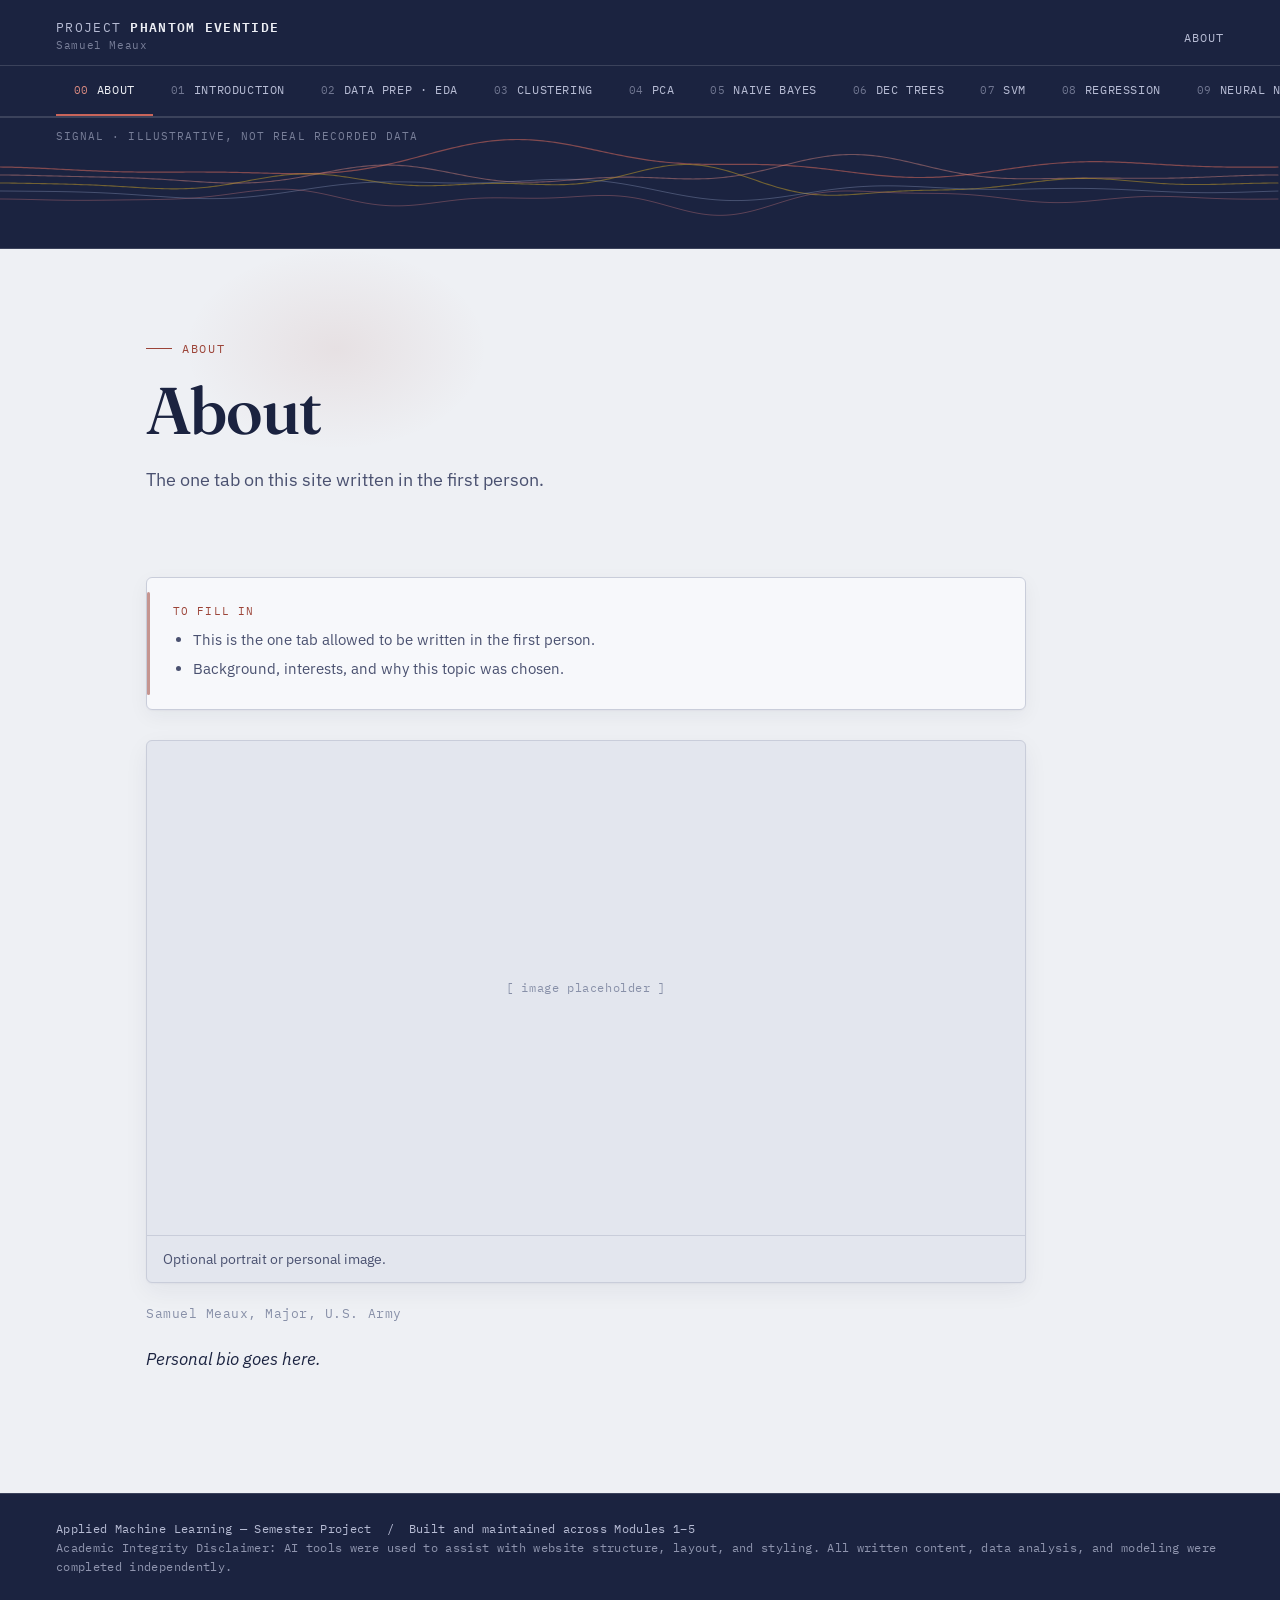
==== about.html @ 566f34ea "Add files via upload" ====
<!DOCTYPE html>
<html lang="en">
<head>
<meta charset="UTF-8">
<meta name="viewport" content="width=device-width, initial-scale=1.0">
<title>About — Phantom Eventide</title>
<link rel="preconnect" href="https://fonts.googleapis.com">
<link href="https://fonts.googleapis.com/css2?family=Fraunces:opsz,wght@9..144,400;9..144,560;9..144,620&family=IBM+Plex+Sans:wght@400;500;600&family=IBM+Plex+Mono:wght@400;500&display=swap" rel="stylesheet">
<link rel="stylesheet" href="style.css">
</head>
<body>

<header class="topbar">
  <a class="wordmark" href="index.html">
    <span class="wm-title">Project <b>Phantom Eventide</b></span>
    <span class="wm-name">Samuel Meaux</span>
  </a>
  <nav>
    <a href="about.html">About</a>
  </nav>
</header>

<div class="rail-wrap">
  <nav class="rail">
      <a class="rail-item active" href="about.html"><span class="n">00</span><span class="t">About</span></a>
      <a class="rail-item" href="index.html"><span class="n">01</span><span class="t">Introduction</span></a>
      <a class="rail-item" href="dataprep.html"><span class="n">02</span><span class="t">Data Prep&nbsp;&middot;&nbsp;EDA</span></a>
      <a class="rail-item" href="clustering.html"><span class="n">03</span><span class="t">Clustering</span></a>
      <a class="rail-item" href="pca.html"><span class="n">04</span><span class="t">PCA</span></a>
      <a class="rail-item" href="naivebayes.html"><span class="n">05</span><span class="t">Naive Bayes</span></a>
      <a class="rail-item" href="dectrees.html"><span class="n">06</span><span class="t">Dec Trees</span></a>
      <a class="rail-item" href="svms.html"><span class="n">07</span><span class="t">SVM</span></a>
      <a class="rail-item" href="regression.html"><span class="n">08</span><span class="t">Regression</span></a>
      <a class="rail-item" href="nn.html"><span class="n">09</span><span class="t">Neural Nets</span></a>
      <a class="rail-item" href="conclusions.html"><span class="n">10</span><span class="t">Conclusions</span></a>
  </nav>
</div>

<div class="wave-strip">
  <span class="wave-label">Signal &middot; illustrative, not real recorded data</span>
  <canvas id="brainwave" aria-hidden="true"></canvas>
</div>


<section class="hero">
  <div class="eyebrow">About</div>
  <h1>About</h1>
  <p class="sub">The one tab on this site written in the first person.</p>
</section>

<main class="shell">

<div class="prose">
  <div class="tk">
  <span class="tk-label">To fill in</span>
  <ul>
<li>This is the one tab allowed to be written in the first person.</li>
<li>Background, interests, and why this topic was chosen.</li>
  </ul>
</div>
  <figure class="figure">
  <div class="ph">[ image placeholder ]</div>
  <figcaption>Optional portrait or personal image.</figcaption>
</figure>
  <p class="byline">Samuel Meaux, Major, U.S. Army</p>
  <p><em>Personal bio goes here.</em></p>
</div>

</main>

<footer>
  Applied Machine Learning &mdash; Semester Project &nbsp;/&nbsp; Built and maintained across Modules 1&ndash;5<br>
  <span style="opacity:.75">Academic Integrity Disclaimer: AI tools were used to assist with website structure, layout, and styling. All written content, data analysis, and modeling were completed independently.</span>
</footer>

<script>
(function(){
  var canvas = document.getElementById('brainwave');
  if(!canvas) return;
  var ctx = canvas.getContext('2d');
  var reduceMotion = window.matchMedia('(prefers-reduced-motion: reduce)').matches;
  var dpr = Math.min(window.devicePixelRatio || 1, 2);
  var w, h, t = 0;

  function resize(){
    var rect = canvas.getBoundingClientRect();
    w = rect.width;
    h = rect.height;
    canvas.width = Math.round(w * dpr);
    canvas.height = Math.round(h * dpr);
    ctx.setTransform(dpr,0,0,dpr,0,0);
  }
  window.addEventListener('resize', resize);
  window.addEventListener('load', resize);
  if(window.ResizeObserver){
    new ResizeObserver(resize).observe(canvas);
  }
  resize();

  // continuous traveling-wave function — never repeats/tiles, so no seam
  function channelY(x, time, opts){
    var v = 0;
    v += Math.sin(x*opts.f1 - time*opts.s1) * opts.a1;
    v += Math.sin(x*opts.f2 - time*opts.s2 + opts.p2) * opts.a2;
    v += Math.sin(x*opts.f3 - time*opts.s3 + opts.p3) * opts.a3;
    return v;
  }

  // envelope tapers amplitude to ~0 at both edges, so every line
  // converges toward a flat point left and right — like a live signal
  // bundle that only "reads" in the middle of the strip
  function envelope(x){
    var u = x / w;
    return Math.pow(Math.sin(Math.PI * u), 1.15);
  }

  var channels = [
    { f1:0.0095, s1:0.040, a1:15, f2:0.021, s2:0.024, a2:7,  f3:0.0045, s3:0.062, a3:9,  p2:0.6,  p3:2.1, baseOff:-16, color:'#C9645A', width:1.2, opacity:0.60 },
    { f1:0.0130, s1:0.052, a1:12, f2:0.026, s2:0.033, a2:6,  f3:0.0060, s3:0.078, a3:7,  p2:1.4,  p3:0.4, baseOff:-8,  color:'#D98A80', width:1.1, opacity:0.46 },
    { f1:0.0165, s1:0.061, a1:11, f2:0.031, s2:0.041, a2:5,  f3:0.0075, s3:0.090, a3:6,  p2:2.2,  p3:1.1, baseOff:0,   color:'#C9A227', width:1.1, opacity:0.50 },
    { f1:0.0110, s1:0.047, a1:10, f2:0.024, s2:0.029, a2:5,  f3:0.0052, s3:0.070, a3:6,  p2:3.0,  p3:1.8, baseOff:8,   color:'#8A97B8', width:1.0, opacity:0.40 },
    { f1:0.0200, s1:0.070, a1:9,  f2:0.036, s2:0.050, a2:4,  f3:0.0090, s3:0.100, a3:5,  p2:0.9,  p3:2.6, baseOff:16,  color:'#B76E76', width:1.0, opacity:0.42 }
  ];

  function drawChannel(opts){
    ctx.beginPath();
    ctx.strokeStyle = opts.color;
    ctx.globalAlpha = opts.opacity;
    ctx.lineWidth = opts.width;
    ctx.lineJoin = 'round';
    ctx.lineCap = 'round';
    var baseY = h * 0.5 + opts.baseOff;
    var step = 3;
    for(var x = 0; x <= w; x += step){
      var y = baseY + channelY(x, t, opts) * envelope(x);
      if(x === 0) ctx.moveTo(x, y);
      else ctx.lineTo(x, y);
    }
    ctx.stroke();
  }

  function frame(){
    ctx.clearRect(0,0,w,h);
    for(var i = 0; i < channels.length; i++) drawChannel(channels[i]);
    t += 0.06;
    if(!reduceMotion) requestAnimationFrame(frame);
  }

  frame();
})();
</script>
</body>
</html>
---- style.css ----
/* ============================================================
   TOKENS
   ============================================================ */
:root{
  /* moonlit page — where long-form text lives, kept light for readability */
  --paper: #EEF0F4;
  --paper-alt: #E3E6EE;
  --card: #F7F8FB;
  --ink: #1B2340;
  --ink-soft: #4A5170;
  --ink-faint: #8890A8;
  --line: #C9CDDA;
  --line-soft: #DEE1E8;

  /* accents — brick red (primary) + muted gold (secondary) */
  --brass: #9C4438;
  --brass-soft: rgba(156,68,56,0.10);
  --steel: #A6841F;
  --steel-soft: rgba(166,132,31,0.14);

  /* night — deep indigo frame around the top nav and footer */
  --night: #1B2340;
  --night-ink: #EDEFF5;
  --night-ink-soft: #B7BCD4;
  --night-line: rgba(255,255,255,0.14);

  --max: 880px;
}

*{box-sizing:border-box;}
html{scroll-behavior:smooth;}
body{
  margin:0;
  background:var(--paper);
  color:var(--ink);
  font-family:"IBM Plex Sans", -apple-system, sans-serif;
  font-size:17px;
  line-height:1.65;
}

a{color:var(--steel);}
a:hover{color:var(--brass);}

::selection{background:var(--brass-soft); color:var(--ink);}

/* ============================================================
   BRAINWAVE STRIP  (Introduction page signature element)
   ============================================================ */
.wave-strip{
  width:100%;
  background:var(--night);
  border-top:1px solid var(--night-line);
  border-bottom:1px solid var(--night-line);
  position:relative;
}
.wave-strip canvas{
  display:block;
  width:100%;
  height:130px;
}
.wave-label{
  position:absolute;
  top:10px;
  left:clamp(20px,5vw,56px);
  font-family:"IBM Plex Mono", monospace;
  font-size:10.5px;
  letter-spacing:0.1em;
  text-transform:uppercase;
  color:var(--night-ink-soft);
  opacity:.6;
  z-index:2;
}


.topbar{
  display:flex;
  align-items:center;
  justify-content:space-between;
  padding:20px clamp(20px, 5vw, 56px) 14px;
  background:var(--night);
  border-bottom:1px solid var(--night-line);
}
.wordmark{
  display:flex;
  flex-direction:column;
  gap:3px;
  text-decoration:none;
  line-height:1.2;
}
.wordmark .wm-title{
  font-family:"IBM Plex Mono", monospace;
  font-size:13px;
  letter-spacing:0.1em;
  text-transform:uppercase;
  color:var(--night-ink-soft);
}
.wordmark .wm-title b{color:var(--night-ink); font-weight:600;}
.wordmark .wm-name{
  font-family:"IBM Plex Mono", monospace;
  font-size:10.5px;
  letter-spacing:0.06em;
  color:var(--night-ink-soft);
  opacity:.6;
}
.topbar nav a{
  font-family:"IBM Plex Mono", monospace;
  font-size:12px;
  letter-spacing:0.08em;
  text-transform:uppercase;
  text-decoration:none;
  color:var(--night-ink-soft);
  margin-left:22px;
}
.topbar nav a:hover, .topbar nav a.active{color:#D98A80;}

/* ============================================================
   MISSION RAIL  (signature element — sequential tab navigation)
   ============================================================ */
.rail-wrap{
  background:var(--night);
  border-bottom:1px solid var(--night-line);
  overflow-x:auto;
}
.rail{
  display:flex;
  min-width:max-content;
  padding:0 clamp(20px, 5vw, 56px);
}
.rail a{
  display:flex;
  align-items:baseline;
  gap:8px;
  padding:14px 18px;
  text-decoration:none;
  border-bottom:2px solid transparent;
  white-space:nowrap;
  transition:border-color .15s ease;
}
.rail .n{
  font-family:"IBM Plex Mono", monospace;
  font-size:11px;
  color:var(--night-ink-soft);
  opacity:.55;
  letter-spacing:0.04em;
}
.rail .t{
  font-family:"IBM Plex Mono", monospace;
  font-size:12px;
  letter-spacing:0.05em;
  text-transform:uppercase;
  color:var(--night-ink-soft);
}
.rail a:hover{border-bottom-color:var(--night-line);}
.rail a.active{border-bottom-color:#C9645A;}
.rail a.active .n{color:#D98A80; opacity:1;}
.rail a.active .t{color:var(--night-ink);}

/* ============================================================
   HERO
   ============================================================ */
.hero{
  padding:clamp(48px,7vw,96px) clamp(20px,5vw,56px) clamp(28px,4vw,44px);
  max-width:1100px;
  margin:0 auto;
  position:relative;
}
.hero::before{
  content:"";
  position:absolute;
  top:-40px; left:clamp(0px,4vw,36px);
  width:420px; height:280px;
  background:radial-gradient(closest-side, rgba(156,68,56,0.09), transparent 72%);
  pointer-events:none;
  z-index:-1;
}
.hero .eyebrow{
  font-family:"IBM Plex Mono", monospace;
  font-size:12px;
  letter-spacing:0.14em;
  text-transform:uppercase;
  color:var(--brass);
  display:flex;
  align-items:center;
  gap:10px;
  margin-bottom:18px;
}
.hero .eyebrow::before{
  content:"";
  width:26px; height:1px;
  background:var(--brass);
  display:inline-block;
}
.hero h1{
  font-family:"Fraunces", serif;
  font-optical-sizing:auto;
  font-weight:560;
  font-size:clamp(38px, 5.6vw, 66px);
  line-height:1.04;
  letter-spacing:-0.015em;
  margin:0 0 20px;
  max-width:16ch;
  text-shadow:0 1px 0 rgba(255,255,255,0.4);
}
.hero .sub{
  font-size:18px;
  color:var(--ink-soft);
  max-width:62ch;
  margin:0 0 18px;
}
.hero .name-note{
  font-size:14px;
  color:var(--ink-faint);
  max-width:58ch;
  margin:0;
  padding-top:14px;
  border-top:1px solid var(--line-soft);
}
.hero .name-note em{
  color:var(--brass);
  font-style:normal;
}

/* ============================================================
   STAT STRIP  (hero support — real numbers, not decoration)
   ============================================================ */
.stat-strip{
  display:flex;
  flex-wrap:wrap;
  gap:clamp(28px,6vw,64px);
  max-width:1100px;
  margin:0 auto;
  padding:8px clamp(20px,5vw,56px) 40px;
}
.stat{
  display:flex;
  flex-direction:column;
  gap:2px;
}
.stat .num{
  font-family:"Fraunces", serif;
  font-weight:560;
  font-size:34px;
  color:var(--brass);
  line-height:1;
}
.stat .label{
  font-family:"IBM Plex Mono", monospace;
  font-size:11px;
  letter-spacing:0.08em;
  text-transform:uppercase;
  color:var(--ink-faint);
}

/* ============================================================
   FULL-BLEED BAND  (breaks up long flat scroll)
   ============================================================ */
.band{
  background:var(--paper-alt);
  border-top:1px solid var(--line-soft);
  border-bottom:1px solid var(--line-soft);
  margin:56px 0;
  padding:44px clamp(20px,5vw,56px);
}
.band .prose{max-width:var(--max); margin:0 auto; padding:0 0;}


.shell{
  padding:0 clamp(20px,5vw,56px) 100px;
  max-width:1100px;
  margin:0 auto;
}
.prose{max-width:var(--max);}
.prose p{margin:0 0 20px;}
.prose h2{
  font-family:"Fraunces", serif;
  font-weight:560;
  font-size:26px;
  margin:44px 0 16px;
}

/* ============================================================
   PLACEHOLDER CARDS  (to be replaced with real content)
   ============================================================ */
.tk{
  border:1px solid var(--line);
  background:var(--card);
  border-radius:6px;
  padding:24px 26px;
  margin:20px 0 30px;
  box-shadow:0 1px 2px rgba(27,35,64,0.04), 0 6px 20px rgba(27,35,64,0.05);
  position:relative;
}
.tk::before{
  content:"";
  position:absolute;
  left:0; top:14px; bottom:14px;
  width:3px;
  border-radius:2px;
  background:var(--brass);
  opacity:.55;
}
.tk .tk-label{
  font-family:"IBM Plex Mono", monospace;
  font-size:11px;
  letter-spacing:0.1em;
  text-transform:uppercase;
  color:var(--brass);
  margin-bottom:8px;
  display:block;
}
.tk p{color:var(--ink-soft); margin:0 0 8px; font-size:15px;}
.tk ul{margin:6px 0 0; padding-left:20px; color:var(--ink-soft); font-size:15px;}
.tk ul li{margin-bottom:4px;}

/* ============================================================
   METHOD-TAB SECTIONS  (Overview / Data / Code / Results)
   ============================================================ */
.method-section{
  margin-bottom:8px;
  padding-top:34px;
  border-top:1px solid var(--line-soft);
}
.method-section:first-of-type{border-top:none;}
.method-section .tag{
  font-family:"IBM Plex Mono", monospace;
  font-size:11px;
  letter-spacing:0.12em;
  text-transform:uppercase;
  color:var(--steel);
  background:var(--steel-soft);
  border:1px solid rgba(166,132,31,0.22);
  padding:5px 12px;
  border-radius:20px;
  display:inline-block;
  margin-bottom:14px;
}

/* ============================================================
   IMAGE / FIGURE PLACEHOLDERS
   ============================================================ */
.figure{
  border:1px solid var(--line);
  background:var(--paper-alt);
  border-radius:6px;
  padding:0;
  margin:20px 0;
  overflow:hidden;
  box-shadow:0 1px 2px rgba(27,35,64,0.04), 0 8px 24px rgba(27,35,64,0.06);
  transition:box-shadow .18s ease, transform .18s ease;
}
.figure:hover{
  box-shadow:0 2px 4px rgba(27,35,64,0.06), 0 14px 32px rgba(27,35,64,0.09);
  transform:translateY(-1px);
}
.figure .ph{
  aspect-ratio: 16/9;
  display:flex;
  align-items:center;
  justify-content:center;
  font-family:"IBM Plex Mono", monospace;
  font-size:12px;
  color:var(--ink-faint);
  letter-spacing:0.05em;
}
.figure figcaption{
  padding:12px 16px;
  font-size:13.5px;
  color:var(--ink-soft);
  border-top:1px solid var(--line);
}
.figure-grid{
  display:grid;
  grid-template-columns:repeat(auto-fit, minmax(220px,1fr));
  gap:16px;
  margin:20px 0;
}
.figure-grid .figure{margin:0;}
.figure-grid .ph{aspect-ratio:4/3;}

/* ============================================================
   QUESTION LIST (Introduction tab)
   ============================================================ */
.qlist{
  list-style:none;
  counter-reset:q;
  margin:0; padding:0;
}
.qlist li{
  counter-increment:q;
  display:flex;
  gap:14px;
  padding:14px 0;
  border-bottom:1px solid var(--line-soft);
}
.qlist li::before{
  content:counter(q, decimal-leading-zero);
  font-family:"IBM Plex Mono", monospace;
  font-size:13px;
  color:var(--brass);
  flex-shrink:0;
  padding-top:2px;
}

.byline{
  font-family:"IBM Plex Mono", monospace;
  font-size:13px;
  letter-spacing:0.04em;
  color:var(--ink-faint);
  margin:0 0 24px;
}

/* ============================================================
   LINK ROW (raw / clean data, code links)
   ============================================================ */
.linkrow{
  display:flex;
  flex-wrap:wrap;
  gap:10px;
  margin:16px 0 6px;
}
.linkrow a{
  font-family:"IBM Plex Mono", monospace;
  font-size:12.5px;
  text-decoration:none;
  border:1px solid var(--line);
  padding:9px 15px;
  border-radius:20px;
  color:var(--ink-soft);
  background:var(--card);
  transition:border-color .15s ease, color .15s ease, background .15s ease;
}
.linkrow a:hover{border-color:var(--brass); color:var(--brass);}

/* ============================================================
   FOOTER
   ============================================================ */
footer{
  background:var(--night);
  border-top:1px solid var(--night-line);
  padding:26px clamp(20px,5vw,56px);
  font-family:"IBM Plex Mono", monospace;
  font-size:11.5px;
  color:var(--night-ink-soft);
  letter-spacing:0.03em;
}

@media (max-width:640px){
  .topbar{flex-direction:column; align-items:flex-start; gap:10px;}
  .topbar nav a{margin-left:0; margin-right:18px;}
}
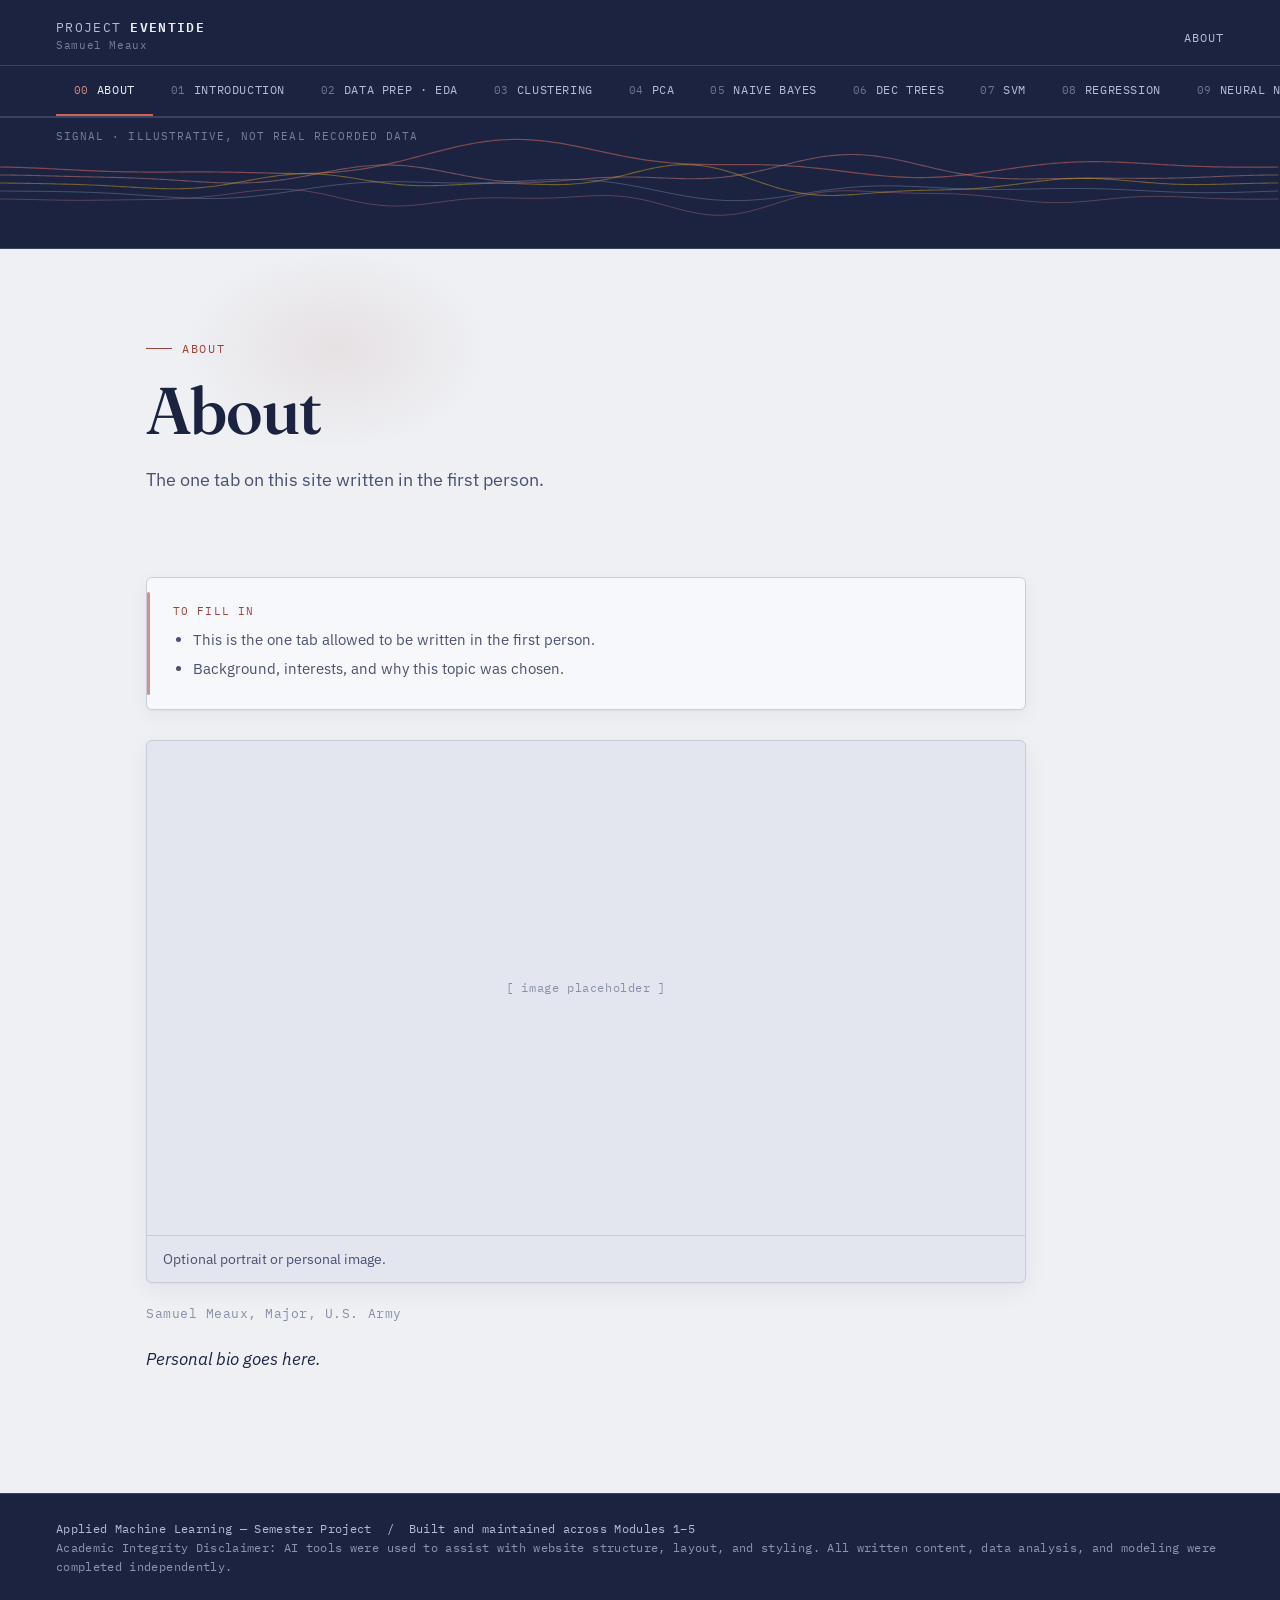
==== commit 5b393c4e: "D: Intoduction Paragraphs and minor styling updates" ====
--- a/about.html
+++ b/about.html
@@ -3,7 +3,7 @@
 <head>
 <meta charset="UTF-8">
 <meta name="viewport" content="width=device-width, initial-scale=1.0">
-<title>About — Phantom Eventide</title>
+<title>About — Eventide</title>
 <link rel="preconnect" href="https://fonts.googleapis.com">
 <link href="https://fonts.googleapis.com/css2?family=Fraunces:opsz,wght@9..144,400;9..144,560;9..144,620&family=IBM+Plex+Sans:wght@400;500;600&family=IBM+Plex+Mono:wght@400;500&display=swap" rel="stylesheet">
 <link rel="stylesheet" href="style.css">
@@ -12,7 +12,7 @@
 
 <header class="topbar">
   <a class="wordmark" href="index.html">
-    <span class="wm-title">Project <b>Phantom Eventide</b></span>
+    <span class="wm-title">Project <b>Eventide</b></span>
     <span class="wm-name">Samuel Meaux</span>
   </a>
   <nav>
--- a/style.css
+++ b/style.css
@@ -102,6 +102,11 @@
   color:var(--night-ink-soft);
   opacity:.6;
 }
+.wordmark:hover .wm-title,
+.wordmark:hover .wm-title b,
+.wordmark:hover .wm-name{
+  color:#D98A80;
+}
 .topbar nav a{
   font-family:"IBM Plex Mono", monospace;
   font-size:12px;
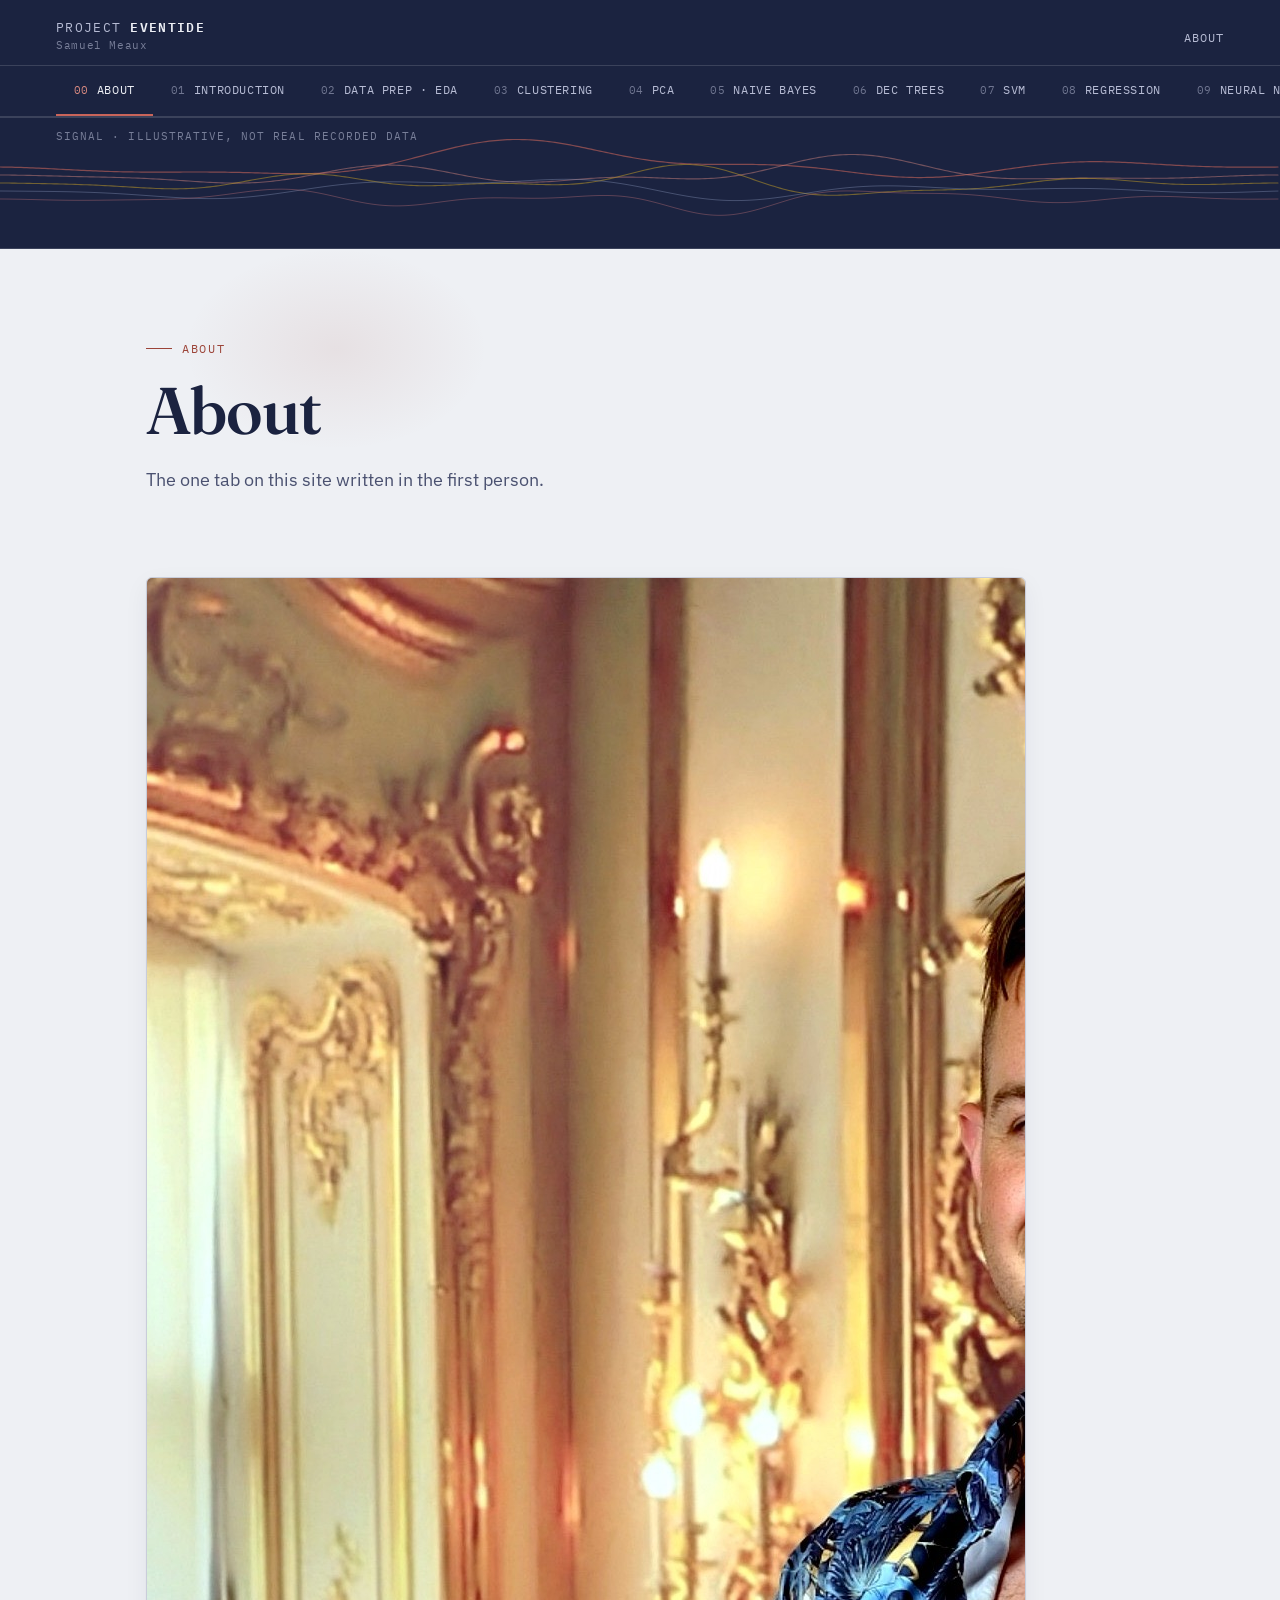
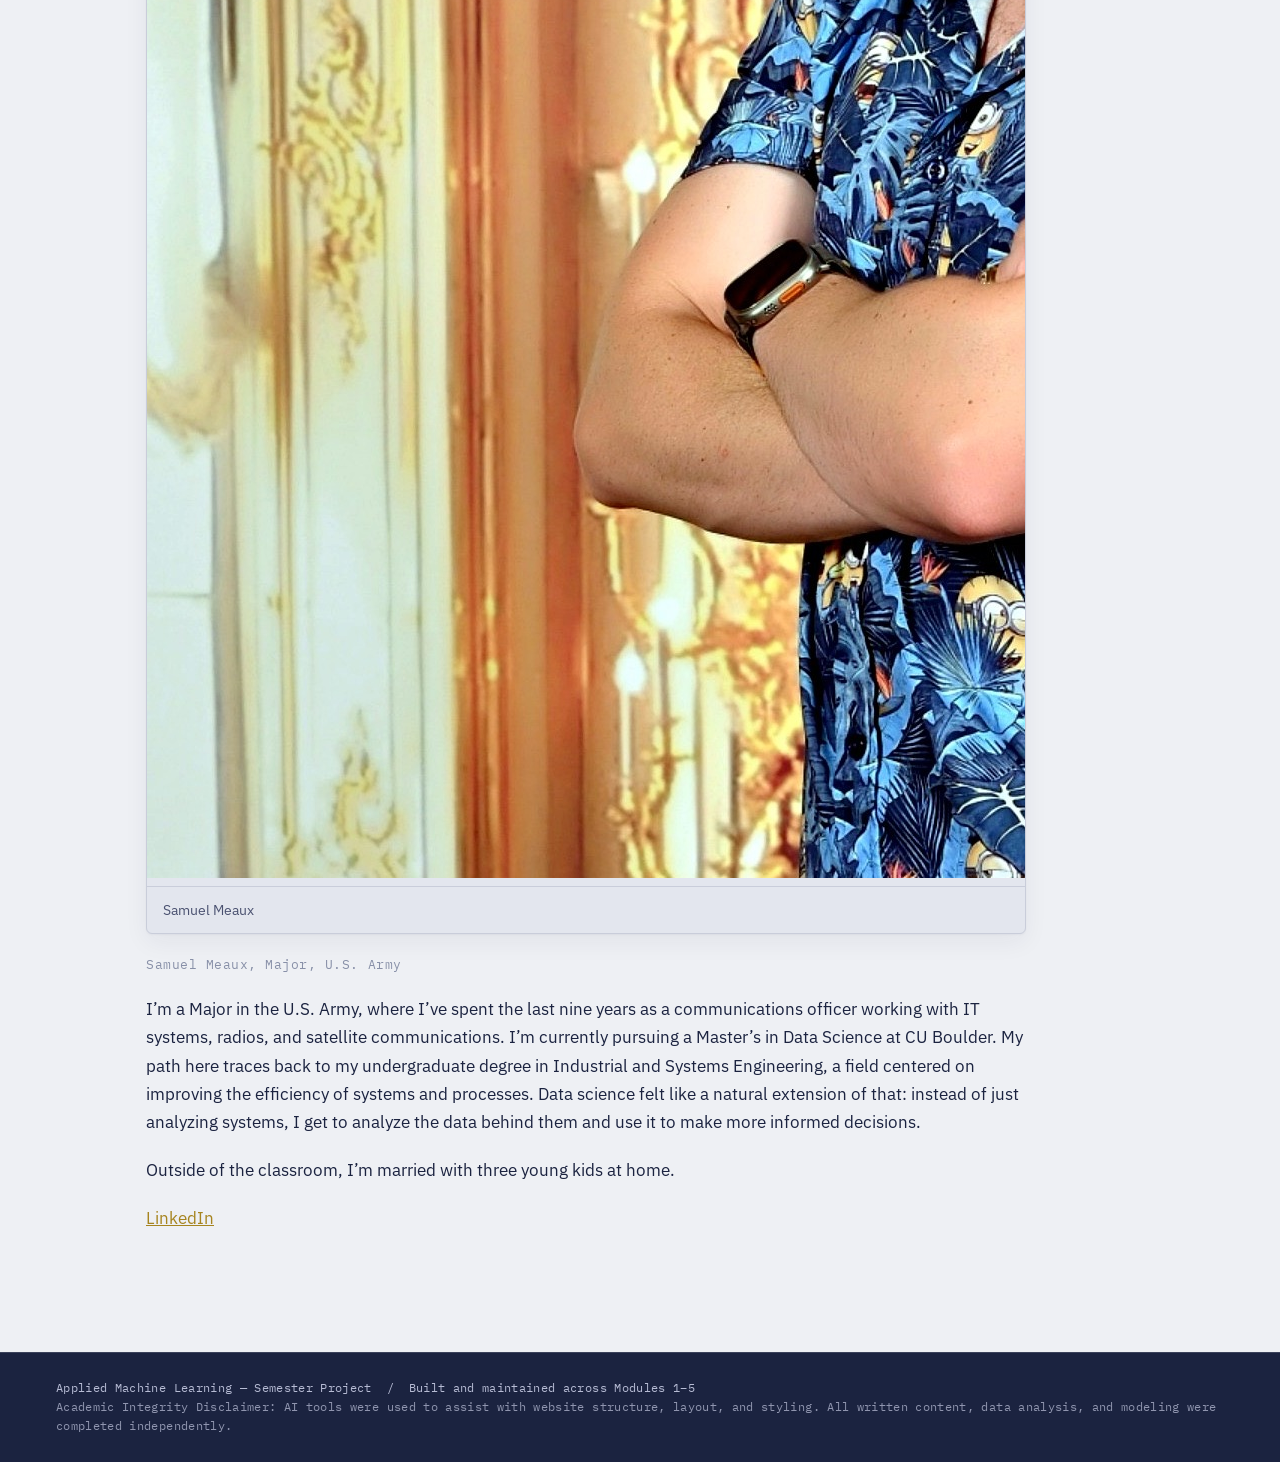
==== commit c3e24524: "D.3: Updated About section" ====
--- a/about.html
+++ b/about.html
@@ -51,19 +51,14 @@
 <main class="shell">
 
 <div class="prose">
-  <div class="tk">
-  <span class="tk-label">To fill in</span>
-  <ul>
-<li>This is the one tab allowed to be written in the first person.</li>
-<li>Background, interests, and why this topic was chosen.</li>
-  </ul>
-</div>
   <figure class="figure">
-  <div class="ph">[ image placeholder ]</div>
-  <figcaption>Optional portrait or personal image.</figcaption>
+  <img src="images/about/about-photo-square-zoom.jpeg" alt="Samuel Meaux">
+  <figcaption>Samuel Meaux</figcaption>
 </figure>
   <p class="byline">Samuel Meaux, Major, U.S. Army</p>
-  <p><em>Personal bio goes here.</em></p>
+  <p>I&rsquo;m a Major in the U.S. Army, where I&rsquo;ve spent the last nine years as a communications officer working with IT systems, radios, and satellite communications. I&rsquo;m currently pursuing a Master&rsquo;s in Data Science at CU Boulder. My path here traces back to my undergraduate degree in Industrial and Systems Engineering, a field centered on improving the efficiency of systems and processes. Data science felt like a natural extension of that: instead of just analyzing systems, I get to analyze the data behind them and use it to make more informed decisions.</p>
+  <p>Outside of the classroom, I&rsquo;m married with three young kids at home.</p>
+  <p><a href="https://www.linkedin.com/in/samuelmeaux/" target="_blank" rel="noopener">LinkedIn</a></p>
 </div>
 
 </main>
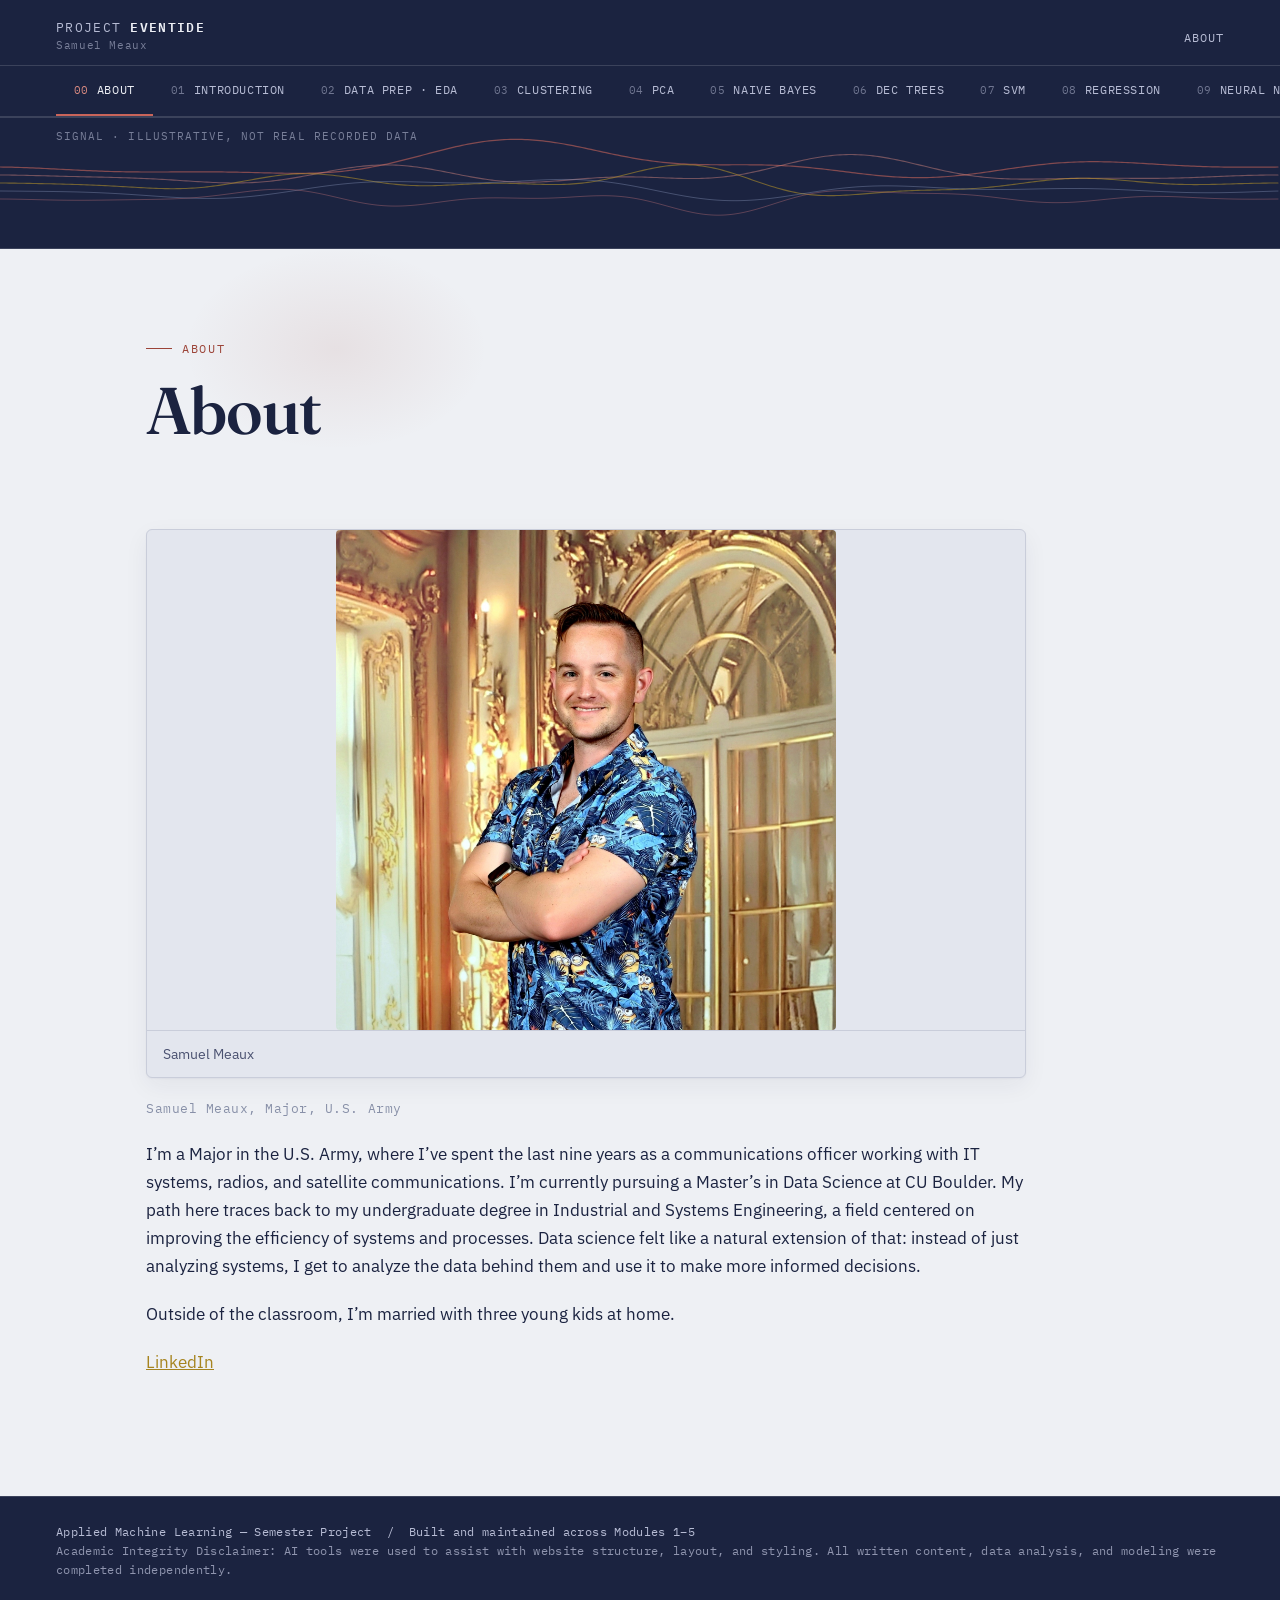
==== commit d143811a: "D.3.2: Updates" ====
--- a/about.html
+++ b/about.html
@@ -45,14 +45,13 @@
 <section class="hero">
   <div class="eyebrow">About</div>
   <h1>About</h1>
-  <p class="sub">The one tab on this site written in the first person.</p>
 </section>
 
 <main class="shell">
 
 <div class="prose">
   <figure class="figure">
-  <img src="images/about/about-photo-square-zoom.jpeg" alt="Samuel Meaux">
+  <img src="images/about/about-photo-square-zoom.jpeg" alt="Samuel Meaux" style="width:100%; max-width:500px; display:block; margin:0 auto; border-radius:4px;">
   <figcaption>Samuel Meaux</figcaption>
 </figure>
   <p class="byline">Samuel Meaux, Major, U.S. Army</p>
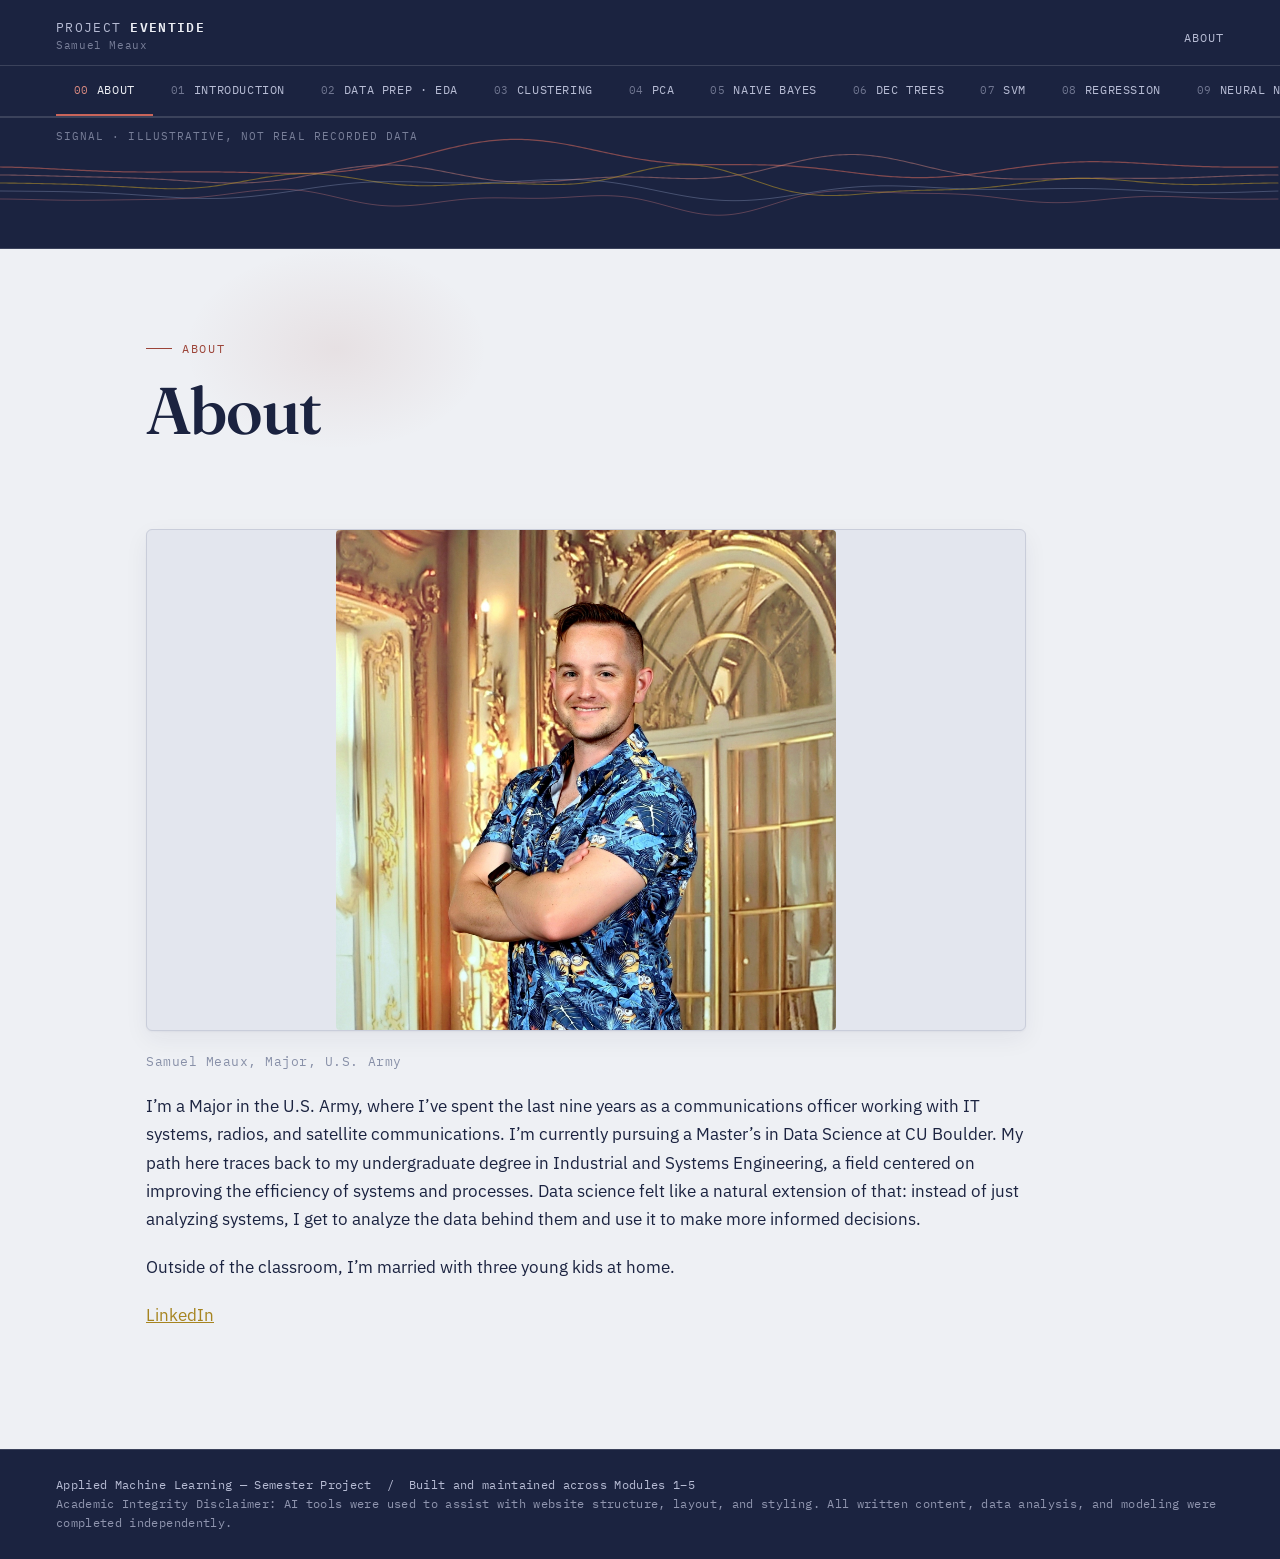
==== commit 5757bc1d: "D.3.3: More updates" ====
--- a/about.html
+++ b/about.html
@@ -52,7 +52,6 @@
 <div class="prose">
   <figure class="figure">
   <img src="images/about/about-photo-square-zoom.jpeg" alt="Samuel Meaux" style="width:100%; max-width:500px; display:block; margin:0 auto; border-radius:4px;">
-  <figcaption>Samuel Meaux</figcaption>
 </figure>
   <p class="byline">Samuel Meaux, Major, U.S. Army</p>
   <p>I&rsquo;m a Major in the U.S. Army, where I&rsquo;ve spent the last nine years as a communications officer working with IT systems, radios, and satellite communications. I&rsquo;m currently pursuing a Master&rsquo;s in Data Science at CU Boulder. My path here traces back to my undergraduate degree in Industrial and Systems Engineering, a field centered on improving the efficiency of systems and processes. Data science felt like a natural extension of that: instead of just analyzing systems, I get to analyze the data behind them and use it to make more informed decisions.</p>
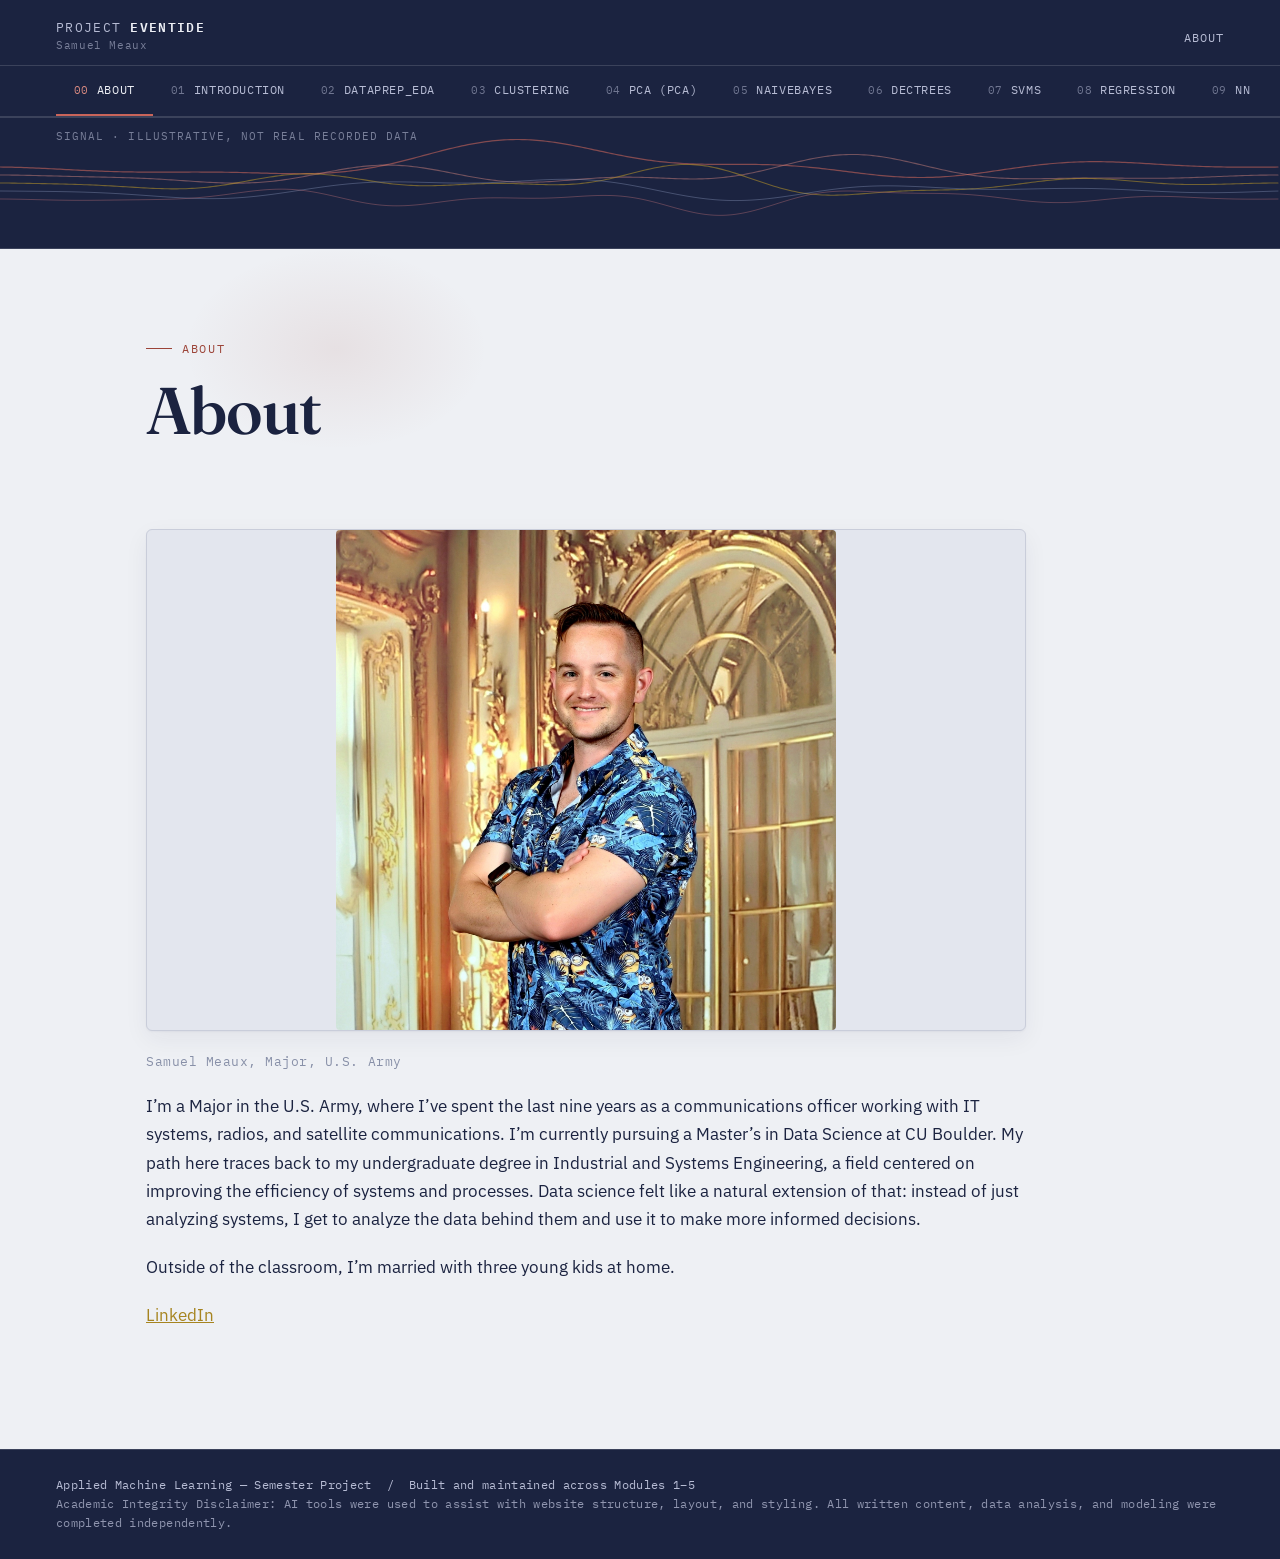
==== commit bbd53d79: "E.1: Commit again" ====
--- a/about.html
+++ b/about.html
@@ -24,14 +24,14 @@
   <nav class="rail">
       <a class="rail-item active" href="about.html"><span class="n">00</span><span class="t">About</span></a>
       <a class="rail-item" href="index.html"><span class="n">01</span><span class="t">Introduction</span></a>
-      <a class="rail-item" href="dataprep.html"><span class="n">02</span><span class="t">Data Prep&nbsp;&middot;&nbsp;EDA</span></a>
+      <a class="rail-item" href="dataprep.html"><span class="n">02</span><span class="t">DataPrep_EDA</span></a>
       <a class="rail-item" href="clustering.html"><span class="n">03</span><span class="t">Clustering</span></a>
-      <a class="rail-item" href="pca.html"><span class="n">04</span><span class="t">PCA</span></a>
-      <a class="rail-item" href="naivebayes.html"><span class="n">05</span><span class="t">Naive Bayes</span></a>
-      <a class="rail-item" href="dectrees.html"><span class="n">06</span><span class="t">Dec Trees</span></a>
-      <a class="rail-item" href="svms.html"><span class="n">07</span><span class="t">SVM</span></a>
+      <a class="rail-item" href="pca.html"><span class="n">04</span><span class="t">PCA (PCA)</span></a>
+      <a class="rail-item" href="naivebayes.html"><span class="n">05</span><span class="t">NaiveBayes</span></a>
+      <a class="rail-item" href="dectrees.html"><span class="n">06</span><span class="t">DecTrees</span></a>
+      <a class="rail-item" href="svms.html"><span class="n">07</span><span class="t">SVMs</span></a>
       <a class="rail-item" href="regression.html"><span class="n">08</span><span class="t">Regression</span></a>
-      <a class="rail-item" href="nn.html"><span class="n">09</span><span class="t">Neural Nets</span></a>
+      <a class="rail-item" href="nn.html"><span class="n">09</span><span class="t">NN</span></a>
       <a class="rail-item" href="conclusions.html"><span class="n">10</span><span class="t">Conclusions</span></a>
   </nav>
 </div>
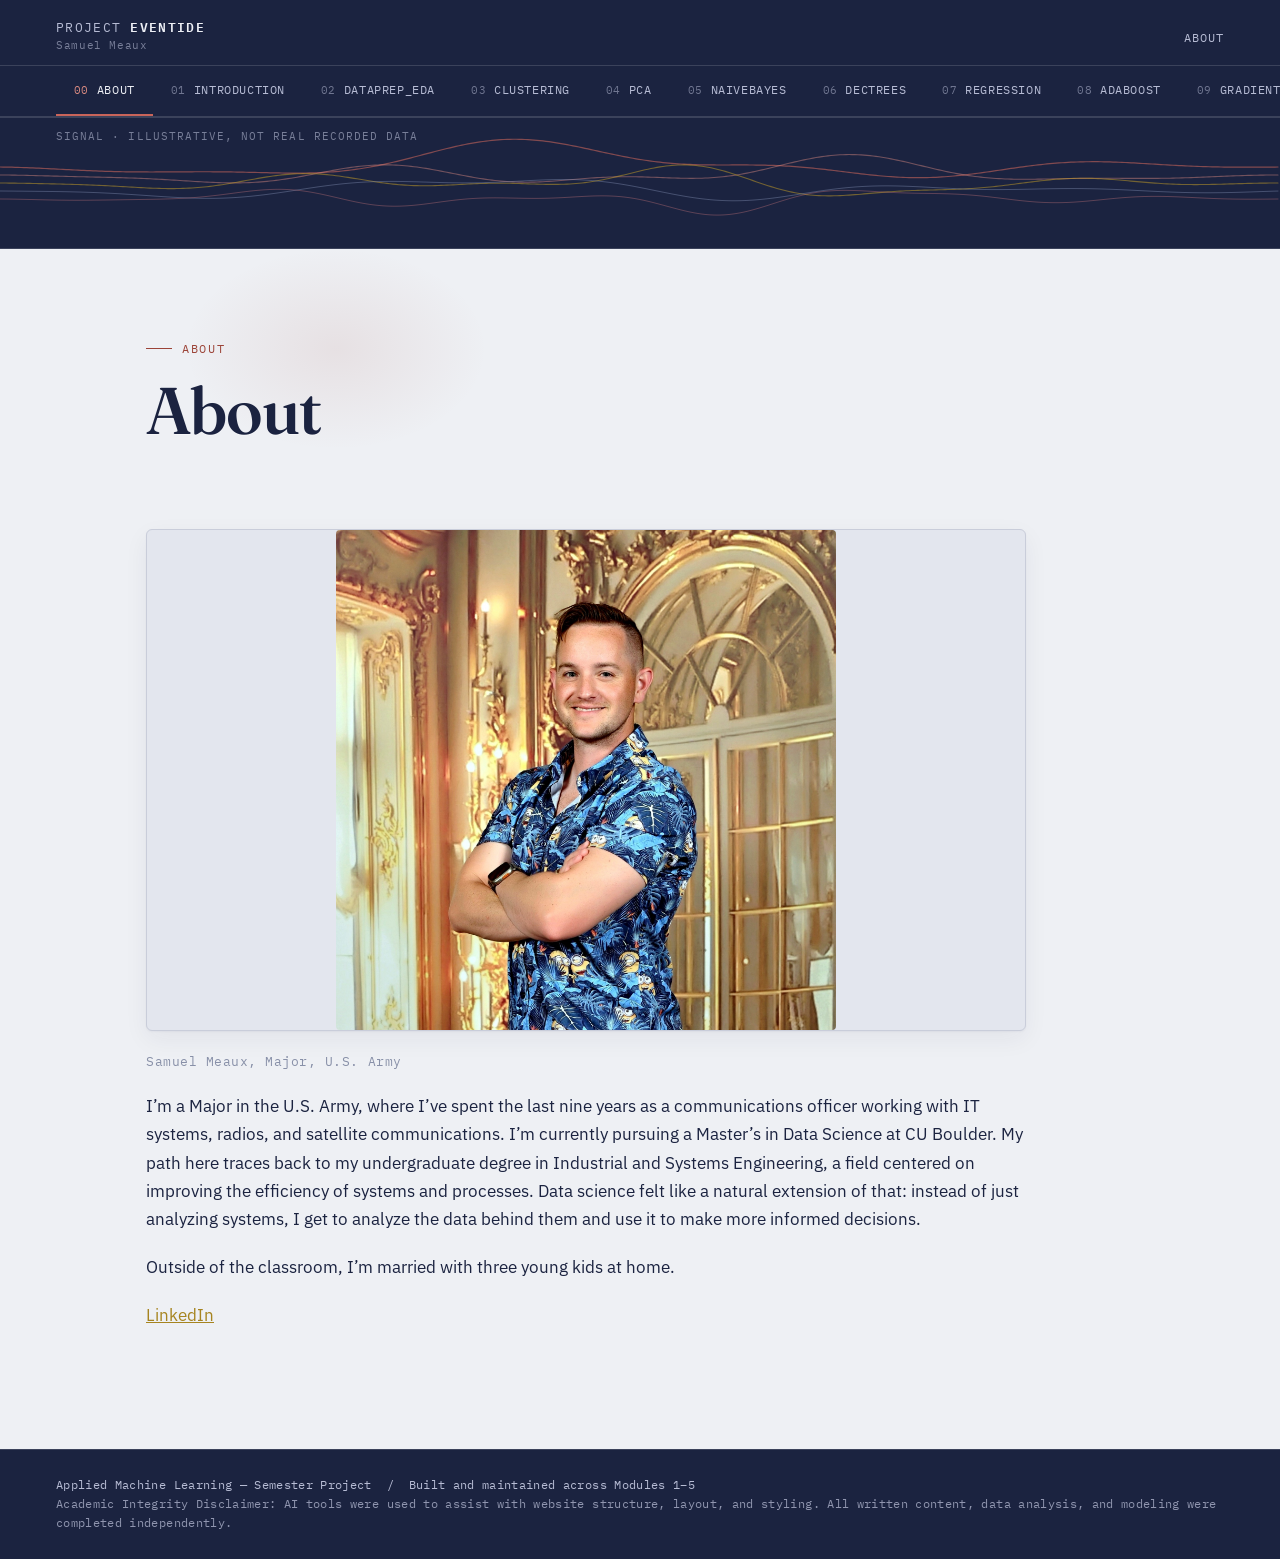
==== commit 20b9acad: "F: Added in Pulse-Ox data sets and notebooks" ====
--- a/about.html
+++ b/about.html
@@ -26,15 +26,18 @@
       <a class="rail-item" href="index.html"><span class="n">01</span><span class="t">Introduction</span></a>
       <a class="rail-item" href="dataprep.html"><span class="n">02</span><span class="t">DataPrep_EDA</span></a>
       <a class="rail-item" href="clustering.html"><span class="n">03</span><span class="t">Clustering</span></a>
-      <a class="rail-item" href="pca.html"><span class="n">04</span><span class="t">PCA (PCA)</span></a>
+      <a class="rail-item" href="pca.html"><span class="n">04</span><span class="t">PCA</span></a>
       <a class="rail-item" href="naivebayes.html"><span class="n">05</span><span class="t">NaiveBayes</span></a>
       <a class="rail-item" href="dectrees.html"><span class="n">06</span><span class="t">DecTrees</span></a>
-      <a class="rail-item" href="svms.html"><span class="n">07</span><span class="t">SVMs</span></a>
-      <a class="rail-item" href="regression.html"><span class="n">08</span><span class="t">Regression</span></a>
-      <a class="rail-item" href="nn.html"><span class="n">09</span><span class="t">NN</span></a>
-      <a class="rail-item" href="conclusions.html"><span class="n">10</span><span class="t">Conclusions</span></a>
+      <a class="rail-item" href="regression.html"><span class="n">07</span><span class="t">Regression</span></a>
+      <a class="rail-item" href="adaboost.html"><span class="n">08</span><span class="t">AdaBoost</span></a>
+      <a class="rail-item" href="gradientboosting.html"><span class="n">09</span><span class="t">GradientBoosting</span></a>
+      <a class="rail-item" href="xgboost.html"><span class="n">10</span><span class="t">XGBoost</span></a>
+      <a class="rail-item" href="conclusions.html"><span class="n">11</span><span class="t">Conclusions</span></a>
   </nav>
 </div>
+
+<script>(function(){var w=document.querySelector(".rail-wrap");var a=w&&w.querySelector(".active");if(a){w.scrollLeft=a.offsetLeft-(w.clientWidth-a.offsetWidth)/2;}})();</script>
 
 <div class="wave-strip">
   <span class="wave-label">Signal &middot; illustrative, not real recorded data</span>
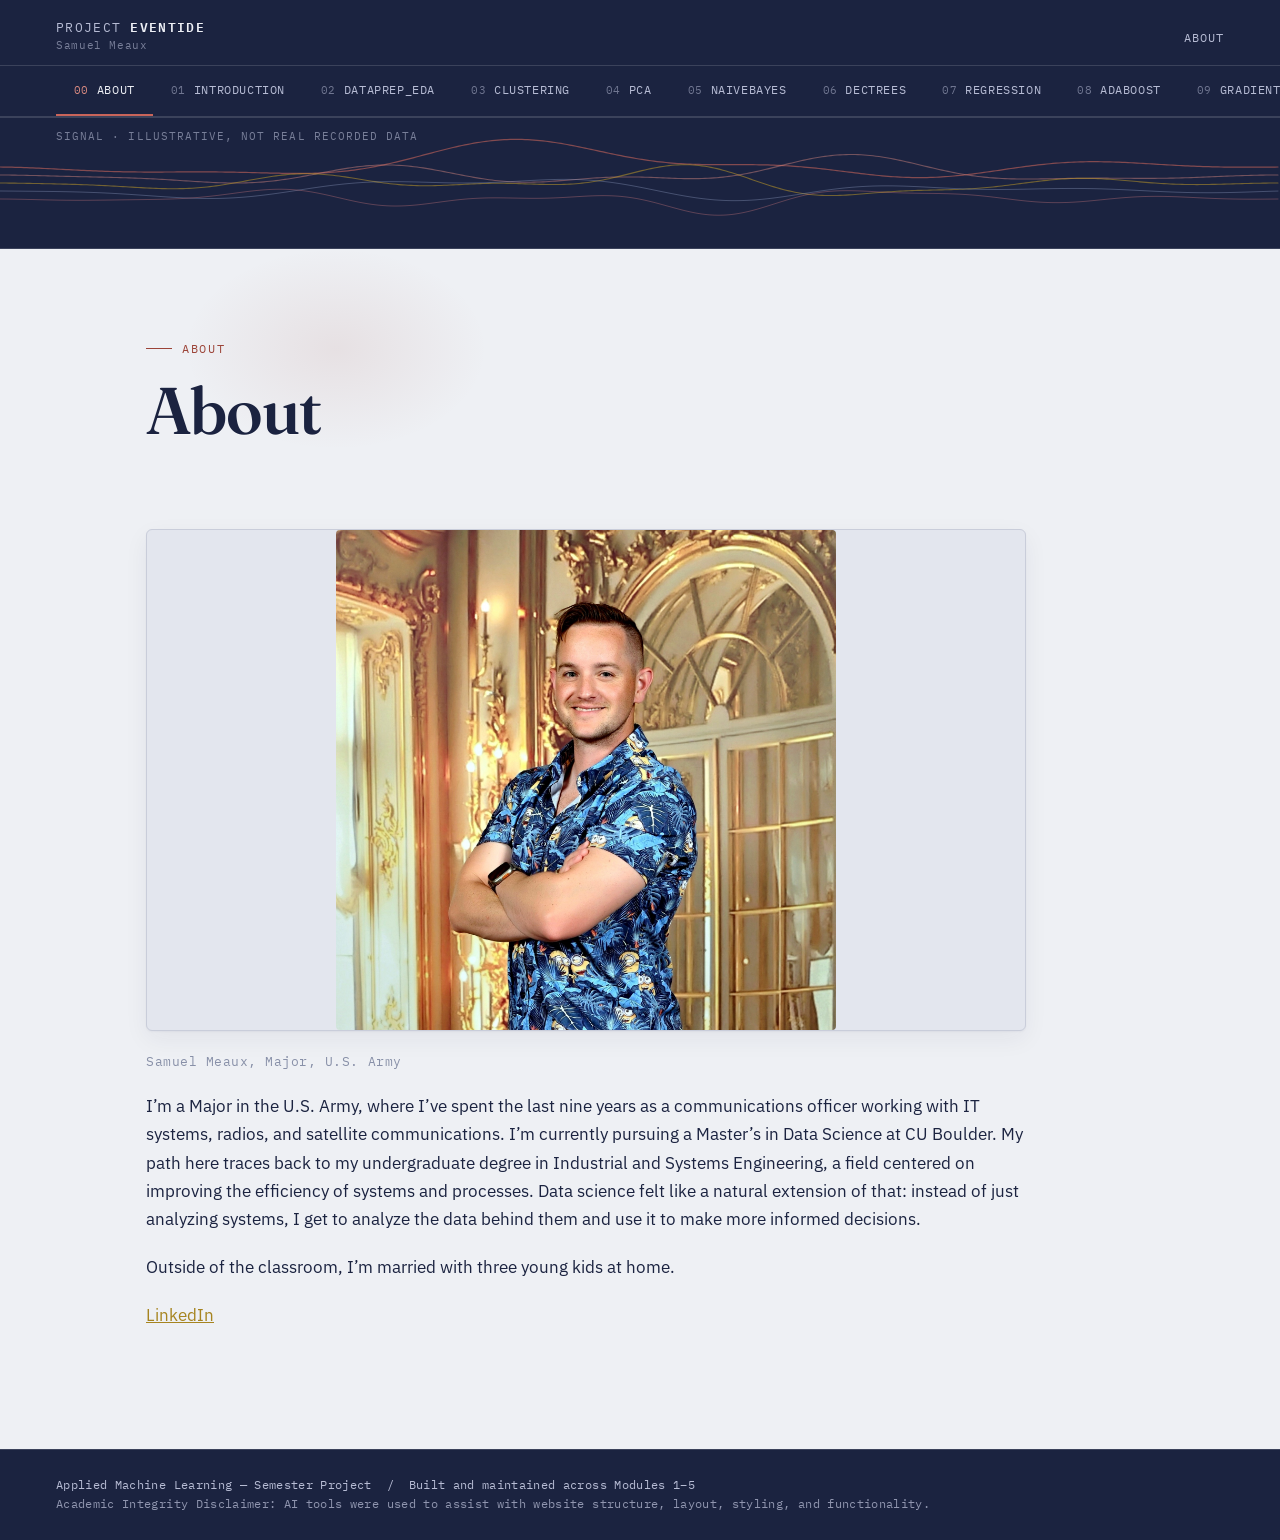
==== commit 55a77f6b: "F.8: Final Module Two Commit?" ====
--- a/about.html
+++ b/about.html
@@ -66,7 +66,7 @@
 
 <footer>
   Applied Machine Learning &mdash; Semester Project &nbsp;/&nbsp; Built and maintained across Modules 1&ndash;5<br>
-  <span style="opacity:.75">Academic Integrity Disclaimer: AI tools were used to assist with website structure, layout, and styling. All written content, data analysis, and modeling were completed independently.</span>
+  <span style="opacity:.75">Academic Integrity Disclaimer: AI tools were used to assist with website structure, layout, styling, and functionality.</span>
 </footer>
 
 <script>
